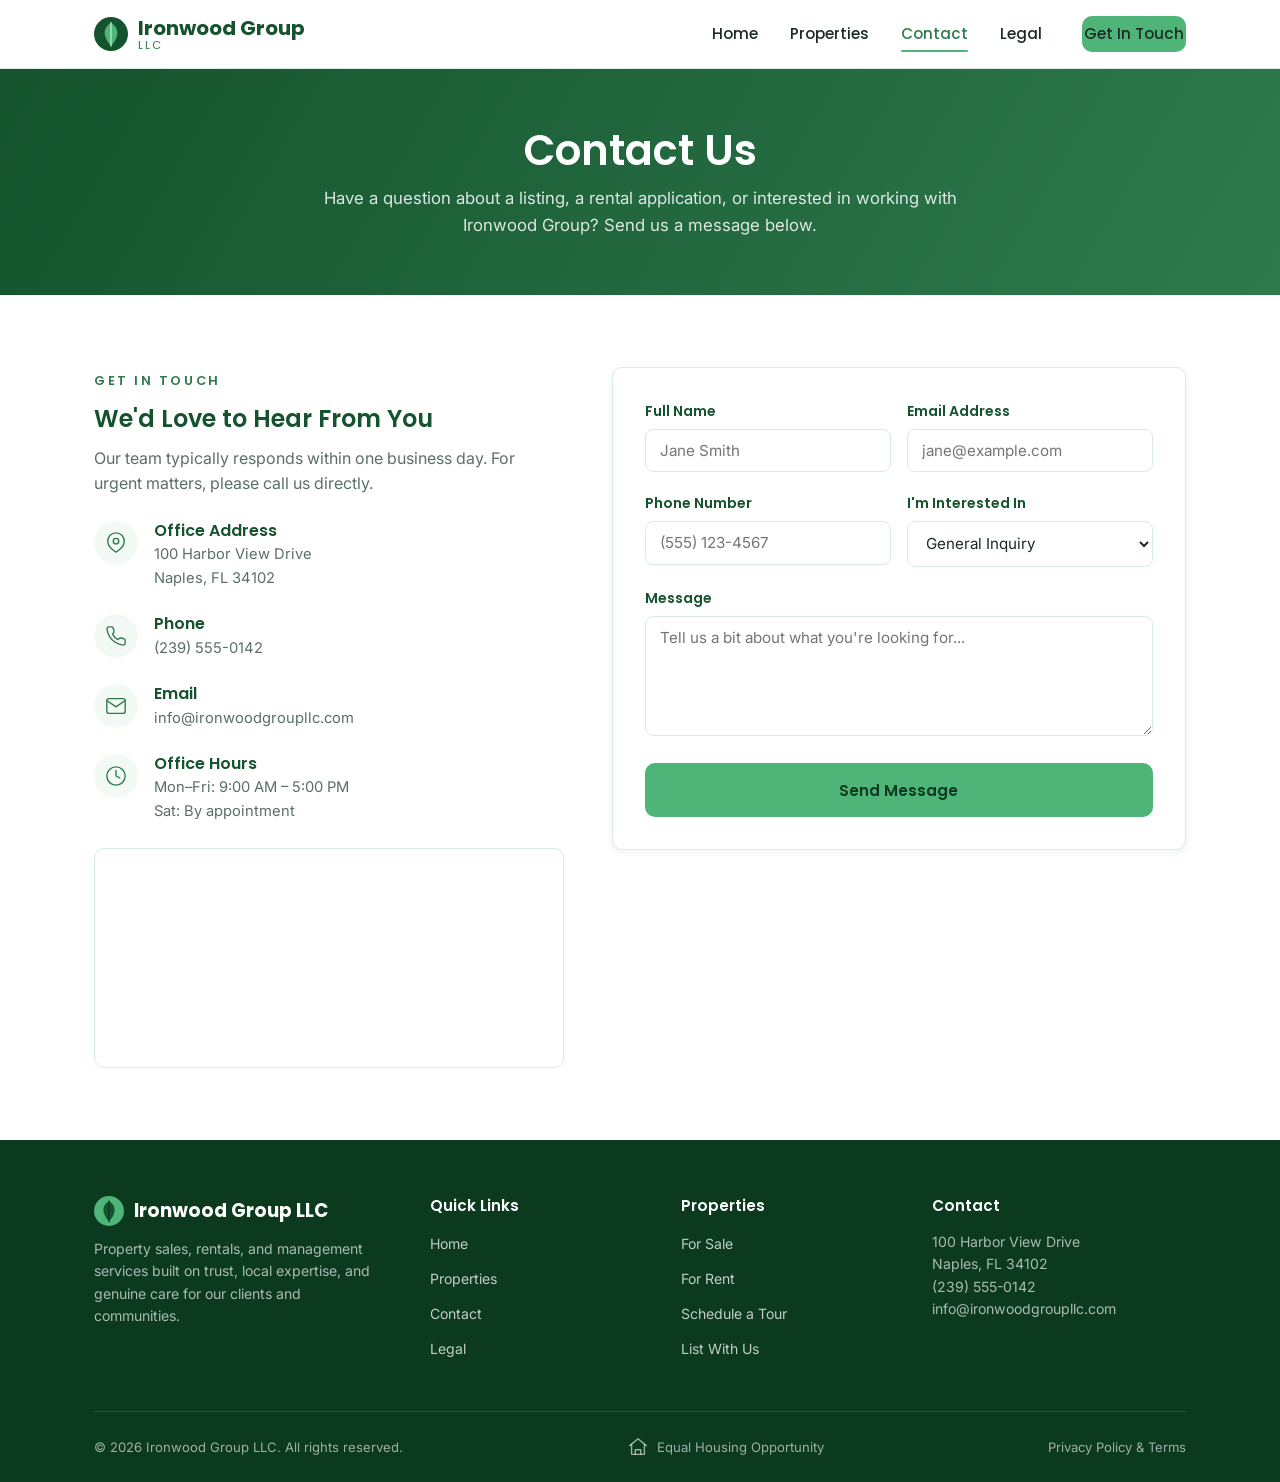
==== contact.html @ 6ced6429 "Add Ironwood Group LLC website with home, properties, contact, and legal pages Static HTML/CSS/JS si" ====
<!DOCTYPE html>
<html lang="en">
<head>
  <meta charset="UTF-8">
  <meta name="viewport" content="width=device-width, initial-scale=1.0">
  <title>Contact | Ironwood Group LLC</title>
  <meta name="description" content="Get in touch with Ironwood Group LLC for property sales, rentals, management, and investment inquiries.">
  <link rel="icon" type="image/svg+xml" href="assets/icons/favicon.svg">
  <link rel="preconnect" href="https://fonts.googleapis.com">
  <link rel="preconnect" href="https://fonts.gstatic.com" crossorigin>
  <link href="https://fonts.googleapis.com/css2?family=Inter:wght@400;500;600;700&family=Poppins:wght@500;600;700&display=swap" rel="stylesheet">
  <link rel="stylesheet" href="css/styles.css">
</head>
<body>

  <!-- Header -->
  <header class="site-header">
    <div class="navbar">
      <a href="index.html" class="logo">
        <svg viewBox="0 0 48 48" xmlns="http://www.w3.org/2000/svg" aria-hidden="true">
          <circle cx="24" cy="24" r="24" fill="#14532d"/>
          <path d="M24 8 C 13 15, 11 26, 24 41 C 37 26, 35 15, 24 8 Z" fill="#4fb477"/>
          <path d="M24 41 L24 8" stroke="#aee6c4" stroke-width="2" stroke-linecap="round"/>
        </svg>
        <span class="logo-text">
          Ironwood Group
          <span class="logo-text-secondary">LLC</span>
        </span>
      </a>
      <ul class="nav-links" id="nav-links">
        <li><a href="index.html">Home</a></li>
        <li><a href="properties.html">Properties</a></li>
        <li><a href="contact.html" class="active">Contact</a></li>
        <li><a href="legal.html">Legal</a></li>
        <li class="nav-cta"><a href="contact.html" class="btn btn-primary btn-small">Get In Touch</a></li>
      </ul>
      <button class="nav-toggle" id="nav-toggle" aria-label="Toggle navigation" aria-expanded="false">
        <span></span><span></span><span></span>
      </button>
    </div>
  </header>

  <!-- Page Banner -->
  <section class="page-banner">
    <div class="container">
      <h1>Contact Us</h1>
      <p>Have a question about a listing, a rental application, or interested in working with Ironwood Group? Send us a message below.</p>
    </div>
  </section>

  <!-- Contact -->
  <section class="section">
    <div class="container">
      <div class="contact-grid">

        <div class="contact-info">
          <span class="eyebrow" style="display:inline-block; font-family: var(--font-heading); font-size:0.8rem; font-weight:600; letter-spacing:0.2em; text-transform:uppercase; color: var(--color-secondary); margin-bottom:0.75rem;">Get In Touch</span>
          <h2>We'd Love to Hear From You</h2>
          <p style="color: var(--color-text-muted); margin-top: 0.75rem;">Our team typically responds within one business day. For urgent matters, please call us directly.</p>

          <div class="contact-info-list">
            <div class="contact-info-item">
              <div class="icon-wrap">
                <svg viewBox="0 0 24 24" fill="none" stroke="currentColor" stroke-width="1.5" stroke-linecap="round" stroke-linejoin="round">
                  <path d="M21 10c0 7-9 12-9 12s-9-5-9-12a9 9 0 1 1 18 0z"/>
                  <circle cx="12" cy="10" r="3"/>
                </svg>
              </div>
              <div>
                <h4>Office Address</h4>
                <p>100 Harbor View Drive<br>Naples, FL 34102</p>
              </div>
            </div>

            <div class="contact-info-item">
              <div class="icon-wrap">
                <svg viewBox="0 0 24 24" fill="none" stroke="currentColor" stroke-width="1.5" stroke-linecap="round" stroke-linejoin="round">
                  <path d="M22 16.92v3a2 2 0 0 1-2.18 2 19.79 19.79 0 0 1-8.63-3.07 19.5 19.5 0 0 1-6-6 19.79 19.79 0 0 1-3.07-8.67A2 2 0 0 1 4.11 2h3a2 2 0 0 1 2 1.72 12.84 12.84 0 0 0 .7 2.81 2 2 0 0 1-.45 2.11L8.09 9.91a16 16 0 0 0 6 6l1.27-1.27a2 2 0 0 1 2.11-.45 12.84 12.84 0 0 0 2.81.7A2 2 0 0 1 22 16.92z"/>
                </svg>
              </div>
              <div>
                <h4>Phone</h4>
                <p><a href="tel:+12395550142">(239) 555-0142</a></p>
              </div>
            </div>

            <div class="contact-info-item">
              <div class="icon-wrap">
                <svg viewBox="0 0 24 24" fill="none" stroke="currentColor" stroke-width="1.5" stroke-linecap="round" stroke-linejoin="round">
                  <rect x="2" y="4" width="20" height="16" rx="2"/>
                  <path d="M22 6l-10 7L2 6"/>
                </svg>
              </div>
              <div>
                <h4>Email</h4>
                <p><a href="mailto:info@ironwoodgroupllc.com">info@ironwoodgroupllc.com</a></p>
              </div>
            </div>

            <div class="contact-info-item">
              <div class="icon-wrap">
                <svg viewBox="0 0 24 24" fill="none" stroke="currentColor" stroke-width="1.5" stroke-linecap="round" stroke-linejoin="round">
                  <circle cx="12" cy="12" r="10"/>
                  <polyline points="12 6 12 12 16 14"/>
                </svg>
              </div>
              <div>
                <h4>Office Hours</h4>
                <p>Mon&ndash;Fri: 9:00 AM &ndash; 5:00 PM<br>Sat: By appointment</p>
              </div>
            </div>
          </div>

          <div class="map-frame">
            <iframe
              src="https://www.google.com/maps?q=Naples,FL&output=embed"
              title="Map showing Ironwood Group LLC office location"
              loading="lazy"
              referrerpolicy="no-referrer-when-downgrade">
            </iframe>
          </div>
        </div>

        <div class="contact-form-wrap">
          <div class="form-card">
            <div class="form-success" id="form-success">
              Thank you for reaching out! Your message has been received and our team will get back to you within one business day.
            </div>
            <form id="contact-form" novalidate>
              <div class="form-row">
                <div class="form-group" id="group-name">
                  <label for="name">Full Name</label>
                  <input type="text" id="name" name="name" placeholder="Jane Smith" required>
                  <span class="form-error">Please enter your name.</span>
                </div>
                <div class="form-group" id="group-email">
                  <label for="email">Email Address</label>
                  <input type="email" id="email" name="email" placeholder="jane@example.com" required>
                  <span class="form-error">Please enter a valid email address.</span>
                </div>
              </div>

              <div class="form-row">
                <div class="form-group" id="group-phone">
                  <label for="phone">Phone Number</label>
                  <input type="tel" id="phone" name="phone" placeholder="(555) 123-4567">
                </div>
                <div class="form-group" id="group-subject">
                  <label for="subject">I'm Interested In</label>
                  <select id="subject" name="subject">
                    <option value="general">General Inquiry</option>
                    <option value="buying">Buying a Property</option>
                    <option value="renting">Renting a Property</option>
                    <option value="selling">Selling / Listing My Property</option>
                    <option value="management">Property Management</option>
                  </select>
                </div>
              </div>

              <div class="form-group" id="group-message">
                <label for="message">Message</label>
                <textarea id="message" name="message" placeholder="Tell us a bit about what you're looking for..." required></textarea>
                <span class="form-error">Please enter a message.</span>
              </div>

              <button type="submit" class="btn btn-primary btn-block">Send Message</button>
            </form>
          </div>
        </div>

      </div>
    </div>
  </section>

  <!-- Footer -->
  <footer class="site-footer">
    <div class="container">
      <div class="footer-grid">
        <div class="footer-col">
          <div class="footer-logo">
            <svg viewBox="0 0 48 48" xmlns="http://www.w3.org/2000/svg" aria-hidden="true">
              <circle cx="24" cy="24" r="24" fill="#4fb477"/>
              <path d="M24 8 C 13 15, 11 26, 24 41 C 37 26, 35 15, 24 8 Z" fill="#14532d"/>
              <path d="M24 41 L24 8" stroke="#0b3a1f" stroke-width="2" stroke-linecap="round"/>
            </svg>
            Ironwood Group LLC
          </div>
          <p>Property sales, rentals, and management services built on trust, local expertise, and genuine care for our clients and communities.</p>
        </div>
        <div class="footer-col">
          <h4>Quick Links</h4>
          <ul>
            <li><a href="index.html">Home</a></li>
            <li><a href="properties.html">Properties</a></li>
            <li><a href="contact.html">Contact</a></li>
            <li><a href="legal.html">Legal</a></li>
          </ul>
        </div>
        <div class="footer-col">
          <h4>Properties</h4>
          <ul>
            <li><a href="properties.html">For Sale</a></li>
            <li><a href="properties.html">For Rent</a></li>
            <li><a href="contact.html">Schedule a Tour</a></li>
            <li><a href="contact.html">List With Us</a></li>
          </ul>
        </div>
        <div class="footer-col">
          <h4>Contact</h4>
          <p>100 Harbor View Drive<br>Naples, FL 34102</p>
          <p>(239) 555-0142</p>
          <p>info@ironwoodgroupllc.com</p>
        </div>
      </div>
      <div class="footer-bottom">
        <p>&copy; 2026 Ironwood Group LLC. All rights reserved.</p>
        <div class="fair-housing">
          <svg viewBox="0 0 24 24" fill="none" stroke="currentColor" stroke-width="1.5" stroke-linecap="round" stroke-linejoin="round" aria-hidden="true">
            <path d="M3 10.5L12 3l9 7.5"/>
            <path d="M5 9.5V20h14V9.5"/>
            <path d="M9 20v-5h6v5"/>
          </svg>
          <span>Equal Housing Opportunity</span>
        </div>
        <a href="legal.html">Privacy Policy &amp; Terms</a>
      </div>
    </div>
  </footer>

  <script src="js/main.js"></script>
</body>
</html>
---- css/styles.css ----
/* ==========================================================================
   Ironwood Group LLC — Site Stylesheet
   ========================================================================== */

:root {
  /* Tropical green, professional palette */
  --color-primary: #14532d;        /* deep forest green */
  --color-primary-dark: #0b3a1f;
  --color-secondary: #2f7a4d;       /* mid tropical green */
  --color-accent: #4fb477;          /* fresh tropical accent */
  --color-accent-light: #aee6c4;
  --color-sand: #d8a45c;            /* warm sand accent for "Rent" badges */
  --color-bg: #ffffff;
  --color-bg-alt: #f3faf6;
  --color-text: #1c2b24;
  --color-text-muted: #5b6f66;
  --color-border: #d9ece2;

  --font-heading: "Poppins", "Segoe UI", Arial, sans-serif;
  --font-body: "Inter", "Segoe UI", Arial, sans-serif;

  --container-width: 1140px;
  --radius: 10px;
  --shadow-sm: 0 2px 8px rgba(20, 83, 45, 0.08);
  --shadow-md: 0 8px 24px rgba(20, 83, 45, 0.12);
  --transition: 0.2s ease;
}

/* ---------- Reset ---------- */
* {
  margin: 0;
  padding: 0;
  box-sizing: border-box;
}

html {
  scroll-behavior: smooth;
}

body {
  font-family: var(--font-body);
  color: var(--color-text);
  background-color: var(--color-bg);
  line-height: 1.6;
  -webkit-font-smoothing: antialiased;
}

img {
  max-width: 100%;
  display: block;
}

a {
  color: var(--color-secondary);
  text-decoration: none;
  transition: color var(--transition);
}

a:hover {
  color: var(--color-accent);
}

ul {
  list-style: none;
}

h1, h2, h3, h4 {
  font-family: var(--font-heading);
  font-weight: 600;
  line-height: 1.25;
  color: var(--color-primary);
}

.container {
  width: 100%;
  max-width: var(--container-width);
  margin: 0 auto;
  padding: 0 24px;
}

/* ---------- Buttons ---------- */
.btn {
  display: inline-block;
  font-family: var(--font-heading);
  font-weight: 600;
  font-size: 0.95rem;
  padding: 0.85rem 1.75rem;
  border-radius: var(--radius);
  border: 2px solid transparent;
  cursor: pointer;
  transition: all var(--transition);
  text-align: center;
}

.btn-primary {
  background-color: var(--color-accent);
  color: var(--color-primary-dark);
}

.btn-primary:hover {
  background-color: var(--color-secondary);
  color: #fff;
}

.btn-outline {
  background-color: transparent;
  border-color: rgba(255, 255, 255, 0.7);
  color: #fff;
}

.btn-outline:hover {
  background-color: rgba(255, 255, 255, 0.15);
  border-color: #fff;
  color: #fff;
}

.btn-dark-outline {
  background-color: transparent;
  border-color: var(--color-primary);
  color: var(--color-primary);
}

.btn-dark-outline:hover {
  background-color: var(--color-primary);
  color: #fff;
}

.btn-small {
  padding: 0.55rem 1.25rem;
  font-size: 0.85rem;
}

.btn-block {
  width: 100%;
}

/* ---------- Header / Navigation ---------- */
.site-header {
  position: sticky;
  top: 0;
  z-index: 100;
  background-color: var(--color-bg);
  border-bottom: 1px solid var(--color-border);
}

.navbar {
  display: flex;
  align-items: center;
  justify-content: space-between;
  padding: 1rem 24px;
  max-width: var(--container-width);
  margin: 0 auto;
}

.logo {
  display: flex;
  align-items: center;
  gap: 0.6rem;
  font-family: var(--font-heading);
  font-weight: 700;
  font-size: 1.25rem;
  color: var(--color-primary);
}

.logo svg {
  width: 34px;
  height: 34px;
  flex-shrink: 0;
}

.logo .logo-text-secondary {
  color: var(--color-secondary);
  font-weight: 400;
  display: block;
  font-size: 0.7rem;
  letter-spacing: 0.18em;
  text-transform: uppercase;
}

.logo-text {
  display: flex;
  flex-direction: column;
  line-height: 1.1;
}

.nav-links {
  display: flex;
  align-items: center;
  gap: 2rem;
}

.nav-links a {
  font-family: var(--font-heading);
  font-weight: 500;
  font-size: 0.95rem;
  color: var(--color-text);
  position: relative;
  padding: 0.25rem 0;
}

.nav-links a:hover,
.nav-links a.active {
  color: var(--color-secondary);
}

.nav-links a.active::after {
  content: "";
  position: absolute;
  left: 0;
  bottom: -4px;
  width: 100%;
  height: 2px;
  background-color: var(--color-accent);
  border-radius: 2px;
}

.nav-cta {
  margin-left: 0.5rem;
}

.nav-toggle {
  display: none;
  flex-direction: column;
  justify-content: center;
  gap: 5px;
  background: none;
  border: none;
  cursor: pointer;
  padding: 8px;
}

.nav-toggle span {
  display: block;
  width: 24px;
  height: 2px;
  background-color: var(--color-primary);
  border-radius: 2px;
  transition: all var(--transition);
}

/* ---------- Hero ---------- */
.hero {
  background: linear-gradient(135deg, var(--color-primary) 0%, var(--color-secondary) 55%, var(--color-accent) 100%);
  color: #fff;
  padding: 5rem 0;
  position: relative;
  overflow: hidden;
}

.hero::before {
  content: "";
  position: absolute;
  inset: 0;
  background-image:
    radial-gradient(circle at 85% 20%, rgba(255, 255, 255, 0.08) 0, transparent 45%),
    radial-gradient(circle at 10% 90%, rgba(255, 255, 255, 0.06) 0, transparent 40%);
}

.hero .container {
  position: relative;
  display: grid;
  grid-template-columns: 1.1fr 0.9fr;
  align-items: center;
  gap: 3rem;
}

.hero-content .eyebrow {
  display: inline-block;
  font-family: var(--font-heading);
  font-size: 0.8rem;
  font-weight: 600;
  letter-spacing: 0.2em;
  text-transform: uppercase;
  color: var(--color-accent-light);
  margin-bottom: 1rem;
}

.hero-content h1 {
  color: #fff;
  font-size: clamp(2.2rem, 4.5vw, 3.4rem);
  margin-bottom: 1.25rem;
}

.hero-content p {
  font-size: 1.1rem;
  color: rgba(255, 255, 255, 0.88);
  max-width: 540px;
  margin-bottom: 2rem;
}

.hero-actions {
  display: flex;
  gap: 1rem;
  flex-wrap: wrap;
}

.hero-art {
  display: flex;
  justify-content: center;
}

.hero-art img {
  max-width: 100%;
  filter: drop-shadow(0 16px 40px rgba(0, 0, 0, 0.25));
}

/* ---------- Page Banner (for inner pages) ---------- */
.page-banner {
  background: linear-gradient(120deg, var(--color-primary) 0%, var(--color-secondary) 100%);
  color: #fff;
  padding: 3.5rem 0;
  text-align: center;
}

.page-banner h1 {
  color: #fff;
  font-size: clamp(1.9rem, 4vw, 2.6rem);
  margin-bottom: 0.5rem;
}

.page-banner p {
  color: rgba(255, 255, 255, 0.85);
  font-size: 1.05rem;
  max-width: 640px;
  margin: 0 auto;
}

/* ---------- Sections ---------- */
.section {
  padding: 4.5rem 0;
}

.section-alt {
  background-color: var(--color-bg-alt);
}

.section-header {
  text-align: center;
  max-width: 680px;
  margin: 0 auto 3rem;
}

.section-header .eyebrow {
  display: inline-block;
  font-family: var(--font-heading);
  font-size: 0.8rem;
  font-weight: 600;
  letter-spacing: 0.2em;
  text-transform: uppercase;
  color: var(--color-secondary);
  margin-bottom: 0.75rem;
}

.section-header h2 {
  font-size: clamp(1.8rem, 3.5vw, 2.4rem);
  margin-bottom: 0.75rem;
}

.section-header p {
  color: var(--color-text-muted);
}

/* ---------- About / Highlights ---------- */
.about-grid {
  display: grid;
  grid-template-columns: 1fr 1fr;
  gap: 3rem;
  align-items: center;
}

.about-grid img {
  border-radius: var(--radius);
  box-shadow: var(--shadow-md);
}

.about-content h2 {
  font-size: clamp(1.8rem, 3.5vw, 2.4rem);
  margin-bottom: 1rem;
}

.about-content p {
  color: var(--color-text-muted);
  margin-bottom: 1rem;
}

.stat-row {
  display: flex;
  gap: 2.5rem;
  margin-top: 2rem;
}

.stat-row .stat-number {
  font-family: var(--font-heading);
  font-size: 2rem;
  font-weight: 700;
  color: var(--color-secondary);
}

.stat-row .stat-label {
  font-size: 0.85rem;
  color: var(--color-text-muted);
  text-transform: uppercase;
  letter-spacing: 0.08em;
}

/* ---------- Service / Feature Cards ---------- */
.cards-grid {
  display: grid;
  grid-template-columns: repeat(4, 1fr);
  gap: 1.75rem;
}

.card {
  background-color: #fff;
  border: 1px solid var(--color-border);
  border-radius: var(--radius);
  padding: 2rem 1.5rem;
  text-align: center;
  transition: transform var(--transition), box-shadow var(--transition);
}

.card:hover {
  transform: translateY(-4px);
  box-shadow: var(--shadow-md);
}

.card .icon-wrap {
  width: 56px;
  height: 56px;
  margin: 0 auto 1.25rem;
  border-radius: 50%;
  background-color: var(--color-bg-alt);
  display: flex;
  align-items: center;
  justify-content: center;
}

.card .icon-wrap svg {
  width: 28px;
  height: 28px;
  stroke: var(--color-secondary);
}

.card h3 {
  font-size: 1.1rem;
  margin-bottom: 0.5rem;
}

.card p {
  color: var(--color-text-muted);
  font-size: 0.92rem;
}

/* ---------- Property Cards ---------- */
.properties-grid {
  display: grid;
  grid-template-columns: repeat(3, 1fr);
  gap: 2rem;
}

.property-card {
  background-color: #fff;
  border: 1px solid var(--color-border);
  border-radius: var(--radius);
  overflow: hidden;
  display: flex;
  flex-direction: column;
  transition: transform var(--transition), box-shadow var(--transition);
}

.property-card:hover {
  transform: translateY(-4px);
  box-shadow: var(--shadow-md);
}

.property-media {
  position: relative;
}

.property-media img {
  width: 100%;
  height: 210px;
  object-fit: cover;
}

.property-badge {
  position: absolute;
  top: 14px;
  left: 14px;
  font-family: var(--font-heading);
  font-size: 0.75rem;
  font-weight: 700;
  text-transform: uppercase;
  letter-spacing: 0.06em;
  padding: 0.35rem 0.8rem;
  border-radius: 999px;
  color: #fff;
}

.badge-sale {
  background-color: var(--color-secondary);
}

.badge-rent {
  background-color: var(--color-sand);
}

.property-body {
  padding: 1.5rem;
  display: flex;
  flex-direction: column;
  gap: 0.6rem;
  flex: 1;
}

.property-price {
  font-family: var(--font-heading);
  font-size: 1.3rem;
  font-weight: 700;
  color: var(--color-primary);
}

.property-price span {
  font-size: 0.85rem;
  font-weight: 500;
  color: var(--color-text-muted);
}

.property-address {
  font-weight: 600;
  font-size: 1rem;
}

.property-location {
  color: var(--color-text-muted);
  font-size: 0.88rem;
}

.property-specs {
  display: flex;
  gap: 1rem;
  font-size: 0.85rem;
  color: var(--color-text-muted);
  margin: 0.25rem 0 0.5rem;
}

.property-specs span {
  display: flex;
  align-items: center;
  gap: 0.35rem;
}

.property-desc {
  font-size: 0.9rem;
  color: var(--color-text-muted);
  flex: 1;
}

.property-footer {
  padding: 0 1.5rem 1.5rem;
}

/* ---------- Filters ---------- */
.filter-bar {
  display: flex;
  justify-content: center;
  gap: 0.75rem;
  margin-bottom: 2.5rem;
  flex-wrap: wrap;
}

.filter-btn {
  font-family: var(--font-heading);
  font-weight: 600;
  font-size: 0.9rem;
  padding: 0.6rem 1.5rem;
  border-radius: 999px;
  border: 1.5px solid var(--color-border);
  background-color: #fff;
  color: var(--color-text);
  cursor: pointer;
  transition: all var(--transition);
}

.filter-btn:hover {
  border-color: var(--color-accent);
  color: var(--color-secondary);
}

.filter-btn.active {
  background-color: var(--color-primary);
  border-color: var(--color-primary);
  color: #fff;
}

/* ---------- CTA Banner ---------- */
.cta-banner {
  background: linear-gradient(120deg, var(--color-primary) 0%, var(--color-secondary) 100%);
  color: #fff;
  text-align: center;
  padding: 3.5rem 0;
}

.cta-banner h2 {
  color: #fff;
  font-size: clamp(1.6rem, 3.5vw, 2.2rem);
  margin-bottom: 0.75rem;
}

.cta-banner p {
  color: rgba(255, 255, 255, 0.85);
  margin-bottom: 1.75rem;
}

/* ---------- Contact Page ---------- */
.contact-grid {
  display: grid;
  grid-template-columns: 0.9fr 1.1fr;
  gap: 3rem;
}

.contact-info-list {
  display: flex;
  flex-direction: column;
  gap: 1.5rem;
  margin-top: 1.5rem;
}

.contact-info-item {
  display: flex;
  gap: 1rem;
  align-items: flex-start;
}

.contact-info-item .icon-wrap {
  width: 44px;
  height: 44px;
  border-radius: 50%;
  background-color: var(--color-bg-alt);
  display: flex;
  align-items: center;
  justify-content: center;
  flex-shrink: 0;
}

.contact-info-item .icon-wrap svg {
  width: 22px;
  height: 22px;
  stroke: var(--color-secondary);
}

.contact-info-item h4 {
  font-size: 1rem;
  margin-bottom: 0.15rem;
}

.contact-info-item p,
.contact-info-item a {
  color: var(--color-text-muted);
  font-size: 0.92rem;
}

.map-frame {
  margin-top: 1.5rem;
  border-radius: var(--radius);
  overflow: hidden;
  border: 1px solid var(--color-border);
  height: 220px;
}

.map-frame iframe {
  width: 100%;
  height: 100%;
  border: 0;
}

/* ---------- Forms ---------- */
.form-card {
  background-color: #fff;
  border: 1px solid var(--color-border);
  border-radius: var(--radius);
  padding: 2rem;
  box-shadow: var(--shadow-sm);
}

.form-row {
  display: grid;
  grid-template-columns: 1fr 1fr;
  gap: 1rem;
}

.form-group {
  margin-bottom: 1.25rem;
}

.form-group label {
  display: block;
  font-family: var(--font-heading);
  font-weight: 600;
  font-size: 0.88rem;
  margin-bottom: 0.4rem;
  color: var(--color-primary);
}

.form-group input,
.form-group select,
.form-group textarea {
  width: 100%;
  padding: 0.7rem 0.9rem;
  border: 1.5px solid var(--color-border);
  border-radius: 8px;
  font-family: var(--font-body);
  font-size: 0.95rem;
  color: var(--color-text);
  background-color: #fff;
  transition: border-color var(--transition);
}

.form-group input:focus,
.form-group select:focus,
.form-group textarea:focus {
  outline: none;
  border-color: var(--color-accent);
}

.form-group textarea {
  resize: vertical;
  min-height: 120px;
}

.form-error {
  color: #b3261e;
  font-size: 0.8rem;
  margin-top: 0.3rem;
  display: none;
}

.form-group.has-error input,
.form-group.has-error select,
.form-group.has-error textarea {
  border-color: #b3261e;
}

.form-group.has-error .form-error {
  display: block;
}

.form-success {
  display: none;
  background-color: var(--color-bg-alt);
  border: 1.5px solid var(--color-accent-light);
  color: var(--color-primary);
  border-radius: 8px;
  padding: 1rem 1.25rem;
  margin-bottom: 1.25rem;
  font-size: 0.92rem;
}

.form-success.show {
  display: block;
}

/* ---------- Legal Page ---------- */
.legal-content {
  max-width: 800px;
  margin: 0 auto;
}

.legal-content h2 {
  margin-top: 2.5rem;
  margin-bottom: 0.75rem;
  font-size: 1.4rem;
}

.legal-content h2:first-child {
  margin-top: 0;
}

.legal-content p,
.legal-content li {
  color: var(--color-text-muted);
  margin-bottom: 0.85rem;
}

.legal-content ul {
  padding-left: 1.4rem;
  list-style: disc;
}

.legal-content .updated-date {
  font-size: 0.85rem;
  color: var(--color-text-muted);
  margin-bottom: 2rem;
  font-style: italic;
}

/* ---------- Footer ---------- */
.site-footer {
  background-color: var(--color-primary-dark);
  color: rgba(255, 255, 255, 0.85);
  padding: 3.5rem 0 1.5rem;
}

.footer-grid {
  display: grid;
  grid-template-columns: 1.4fr 1fr 1fr 1.2fr;
  gap: 2.5rem;
  margin-bottom: 2.5rem;
}

.footer-logo {
  display: flex;
  align-items: center;
  gap: 0.6rem;
  font-family: var(--font-heading);
  font-weight: 700;
  font-size: 1.15rem;
  color: #fff;
  margin-bottom: 0.75rem;
}

.footer-logo svg {
  width: 30px;
  height: 30px;
}

.footer-col h4 {
  color: #fff;
  font-size: 0.95rem;
  margin-bottom: 1rem;
  font-family: var(--font-heading);
}

.footer-col p {
  font-size: 0.88rem;
  color: rgba(255, 255, 255, 0.65);
}

.footer-col ul li {
  margin-bottom: 0.6rem;
}

.footer-col ul li a {
  font-size: 0.88rem;
  color: rgba(255, 255, 255, 0.75);
}

.footer-col ul li a:hover {
  color: var(--color-accent-light);
}

.footer-bottom {
  border-top: 1px solid rgba(255, 255, 255, 0.12);
  padding-top: 1.5rem;
  display: flex;
  justify-content: space-between;
  align-items: center;
  flex-wrap: wrap;
  gap: 1rem;
  font-size: 0.82rem;
  color: rgba(255, 255, 255, 0.6);
}

.footer-bottom a {
  color: rgba(255, 255, 255, 0.6);
}

.footer-bottom a:hover {
  color: var(--color-accent-light);
}

.fair-housing {
  display: flex;
  align-items: center;
  gap: 0.5rem;
}

.fair-housing svg {
  width: 22px;
  height: 22px;
}

/* ---------- Responsive ---------- */
@media (max-width: 980px) {
  .hero .container {
    grid-template-columns: 1fr;
    text-align: center;
  }

  .hero-content p {
    margin-left: auto;
    margin-right: auto;
  }

  .hero-actions {
    justify-content: center;
  }

  .hero-art {
    order: -1;
  }

  .about-grid {
    grid-template-columns: 1fr;
  }

  .about-grid img {
    order: -1;
  }

  .cards-grid {
    grid-template-columns: repeat(2, 1fr);
  }

  .properties-grid {
    grid-template-columns: repeat(2, 1fr);
  }

  .contact-grid {
    grid-template-columns: 1fr;
  }

  .footer-grid {
    grid-template-columns: 1fr 1fr;
  }
}

@media (max-width: 768px) {
  .nav-links {
    position: absolute;
    top: 100%;
    left: 0;
    right: 0;
    background-color: #fff;
    flex-direction: column;
    align-items: flex-start;
    padding: 1.25rem 24px;
    gap: 1.1rem;
    border-bottom: 1px solid var(--color-border);
    box-shadow: var(--shadow-sm);
    transform: translateY(-12px);
    opacity: 0;
    pointer-events: none;
    transition: all var(--transition);
  }

  .nav-links.open {
    transform: translateY(0);
    opacity: 1;
    pointer-events: auto;
  }

  .nav-toggle {
    display: flex;
  }

  .nav-cta {
    margin-left: 0;
  }

  .navbar {
    position: relative;
  }

  .cards-grid {
    grid-template-columns: 1fr;
  }

  .properties-grid {
    grid-template-columns: 1fr;
  }

  .form-row {
    grid-template-columns: 1fr;
  }

  .footer-grid {
    grid-template-columns: 1fr;
    gap: 2rem;
  }

  .stat-row {
    gap: 1.5rem;
    flex-wrap: wrap;
  }
}
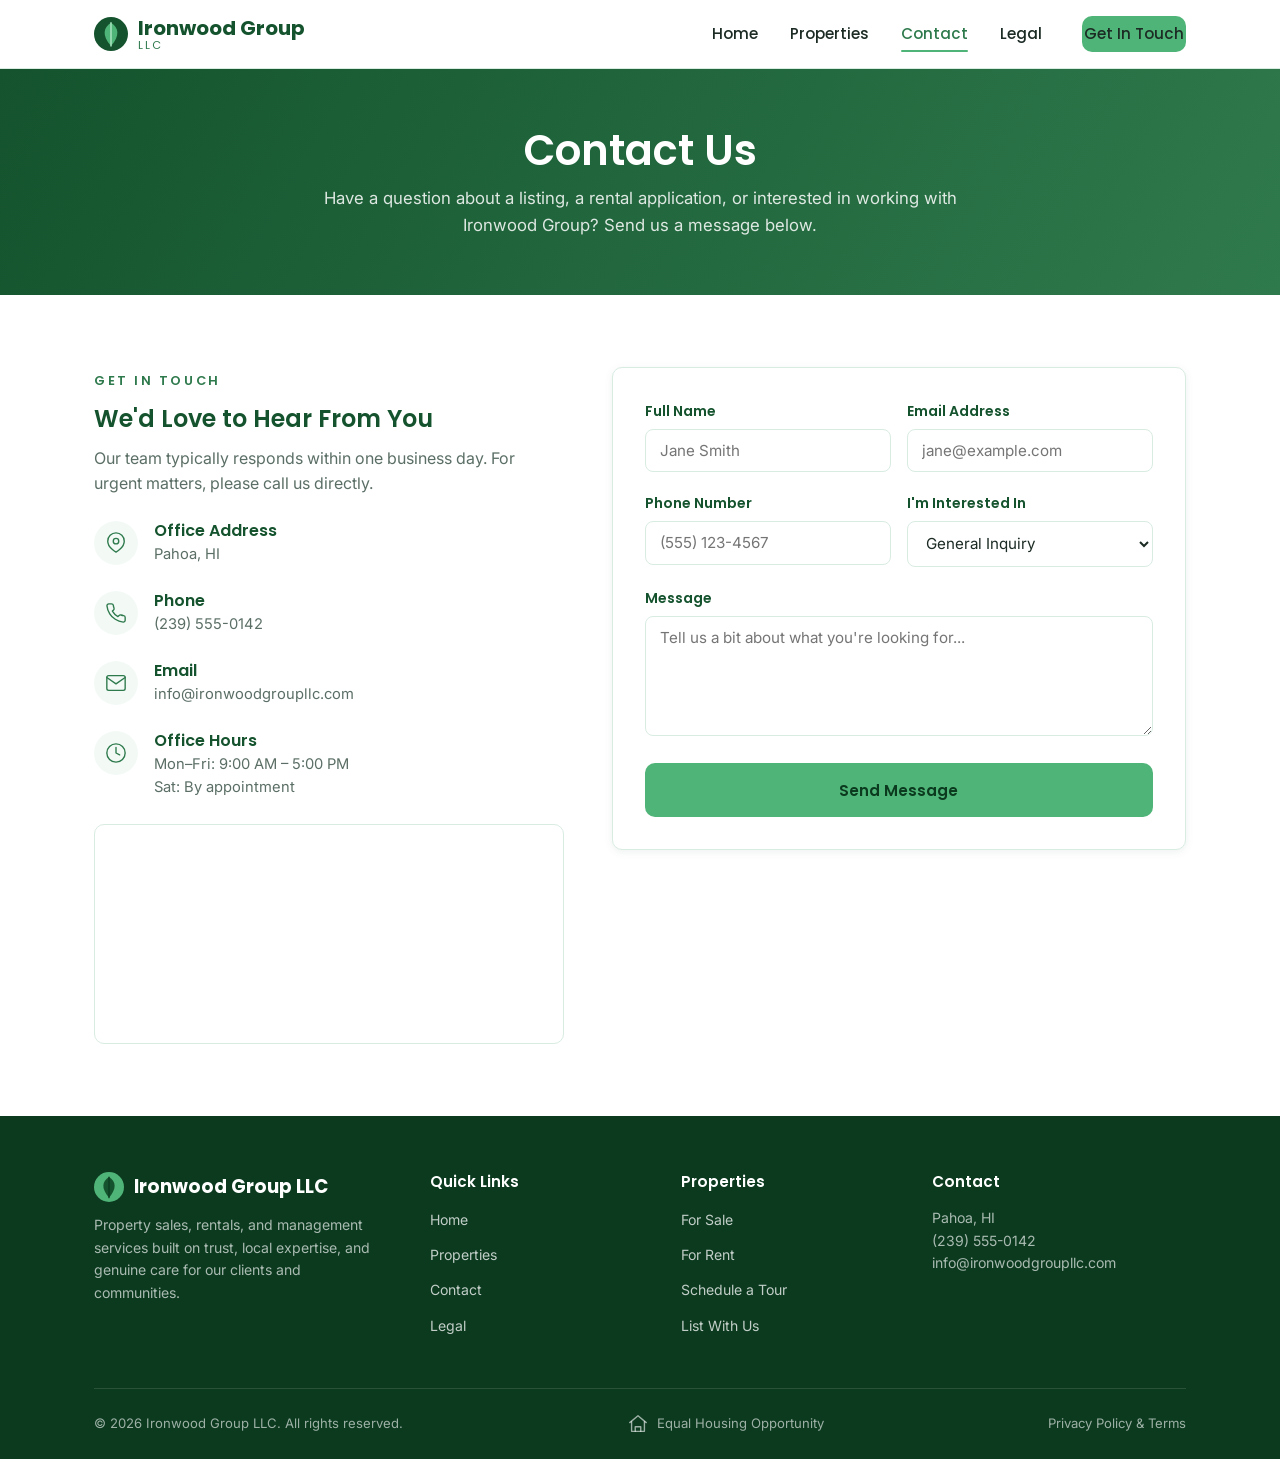
==== commit 8a49f74e: "Update company office address to Pahoa, HI Updates footer and contact info across all pages, the map" ====
--- a/contact.html
+++ b/contact.html
@@ -68,7 +68,7 @@
               </div>
               <div>
                 <h4>Office Address</h4>
-                <p>100 Harbor View Drive<br>Naples, FL 34102</p>
+                <p>Pahoa, HI</p>
               </div>
             </div>
 
@@ -113,7 +113,7 @@
 
           <div class="map-frame">
             <iframe
-              src="https://www.google.com/maps?q=Naples,FL&output=embed"
+              src="https://www.google.com/maps?q=Pahoa,HI&output=embed"
               title="Map showing Ironwood Group LLC office location"
               loading="lazy"
               referrerpolicy="no-referrer-when-downgrade">
@@ -207,7 +207,7 @@
         </div>
         <div class="footer-col">
           <h4>Contact</h4>
-          <p>100 Harbor View Drive<br>Naples, FL 34102</p>
+          <p>Pahoa, HI</p>
           <p>(239) 555-0142</p>
           <p>info@ironwoodgroupllc.com</p>
         </div>
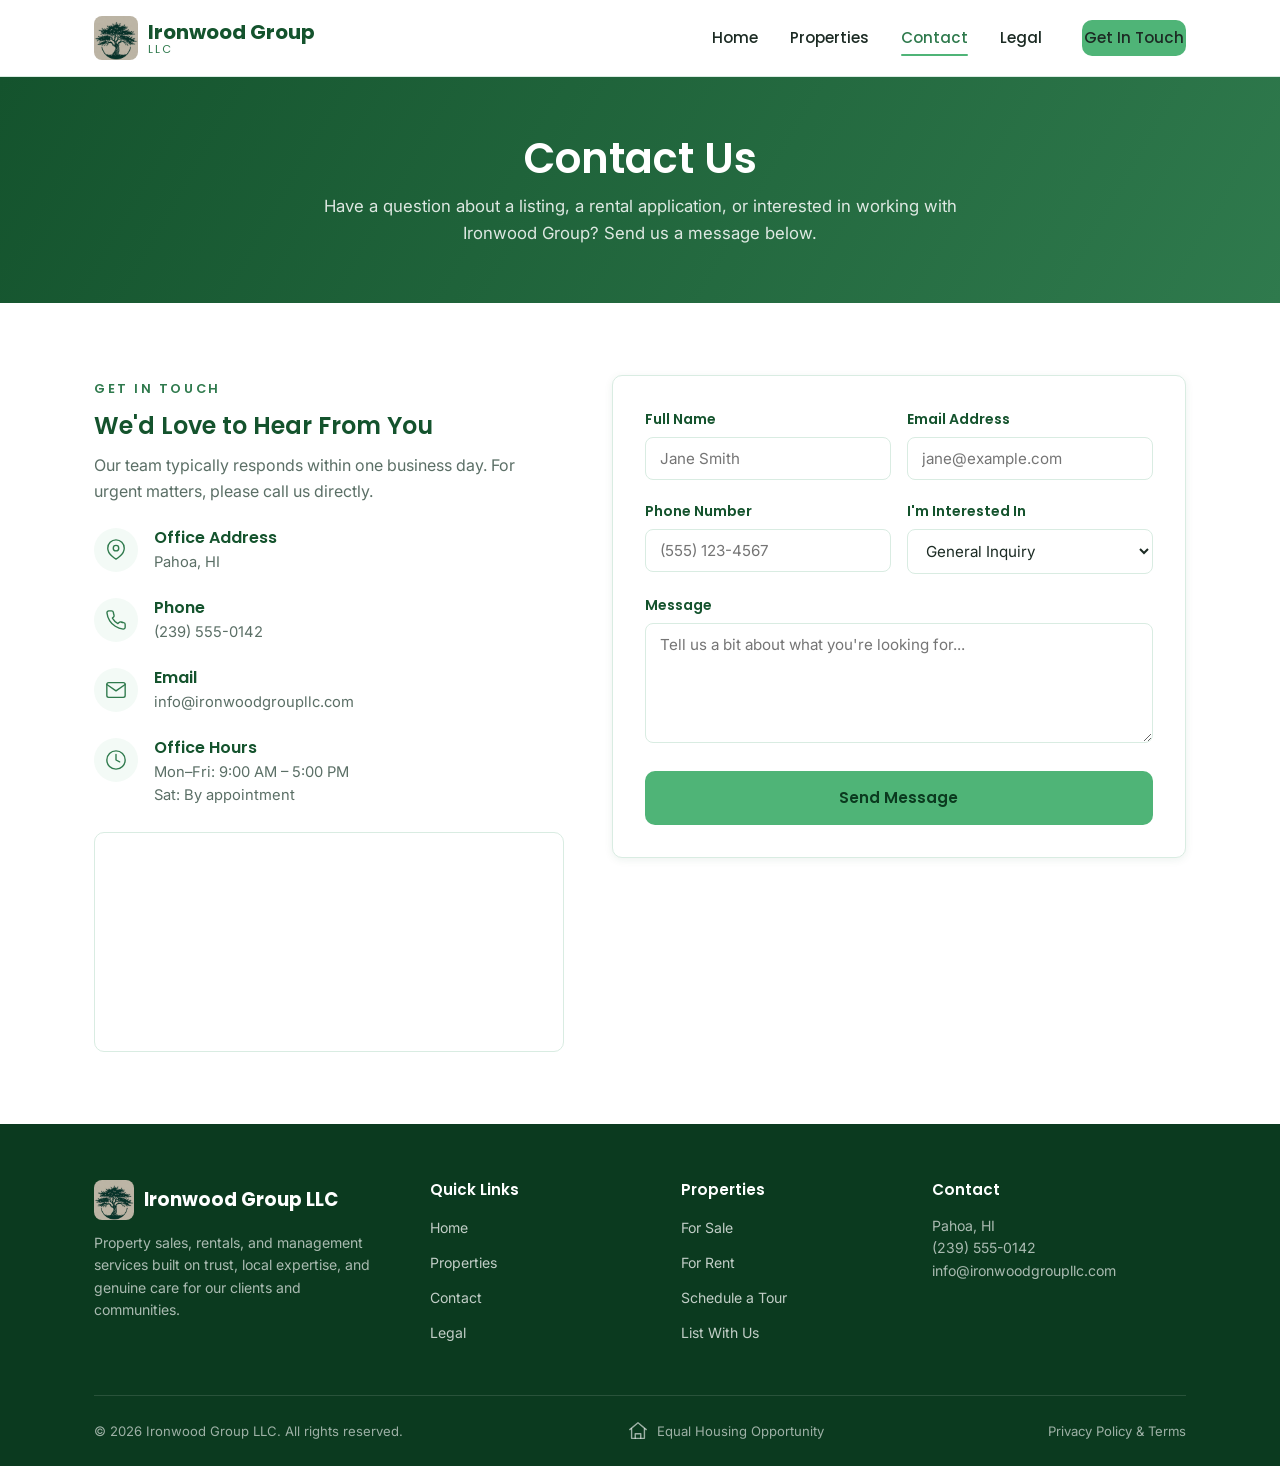
==== commit e1606474: "Replace logo and hero illustration with new tree logo artwork Crops the uploaded logo to an icon (tr" ====
--- a/contact.html
+++ b/contact.html
@@ -17,11 +17,7 @@
   <header class="site-header">
     <div class="navbar">
       <a href="index.html" class="logo">
-        <svg viewBox="0 0 48 48" xmlns="http://www.w3.org/2000/svg" aria-hidden="true">
-          <circle cx="24" cy="24" r="24" fill="#14532d"/>
-          <path d="M24 8 C 13 15, 11 26, 24 41 C 37 26, 35 15, 24 8 Z" fill="#4fb477"/>
-          <path d="M24 41 L24 8" stroke="#aee6c4" stroke-width="2" stroke-linecap="round"/>
-        </svg>
+        <img src="assets/icons/ironwood-logo-icon.png" alt="Ironwood Group LLC logo">
         <span class="logo-text">
           Ironwood Group
           <span class="logo-text-secondary">LLC</span>
@@ -178,11 +174,7 @@
       <div class="footer-grid">
         <div class="footer-col">
           <div class="footer-logo">
-            <svg viewBox="0 0 48 48" xmlns="http://www.w3.org/2000/svg" aria-hidden="true">
-              <circle cx="24" cy="24" r="24" fill="#4fb477"/>
-              <path d="M24 8 C 13 15, 11 26, 24 41 C 37 26, 35 15, 24 8 Z" fill="#14532d"/>
-              <path d="M24 41 L24 8" stroke="#0b3a1f" stroke-width="2" stroke-linecap="round"/>
-            </svg>
+            <img src="assets/icons/ironwood-logo-icon.png" alt="Ironwood Group LLC logo">
             Ironwood Group LLC
           </div>
           <p>Property sales, rentals, and management services built on trust, local expertise, and genuine care for our clients and communities.</p>
--- a/css/styles.css
+++ b/css/styles.css
@@ -162,10 +162,13 @@
   color: var(--color-primary);
 }
 
-.logo svg {
-  width: 34px;
-  height: 34px;
+.logo svg,
+.logo img {
+  width: 44px;
+  height: 44px;
   flex-shrink: 0;
+  border-radius: 8px;
+  object-fit: cover;
 }
 
 .logo .logo-text-secondary {
@@ -301,6 +304,9 @@
 
 .hero-art img {
   max-width: 100%;
+  max-height: 480px;
+  width: auto;
+  border-radius: 16px;
   filter: drop-shadow(0 16px 40px rgba(0, 0, 0, 0.25));
 }
 
@@ -819,9 +825,12 @@
   margin-bottom: 0.75rem;
 }
 
-.footer-logo svg {
-  width: 30px;
-  height: 30px;
+.footer-logo svg,
+.footer-logo img {
+  width: 40px;
+  height: 40px;
+  border-radius: 8px;
+  object-fit: cover;
 }
 
 .footer-col h4 {
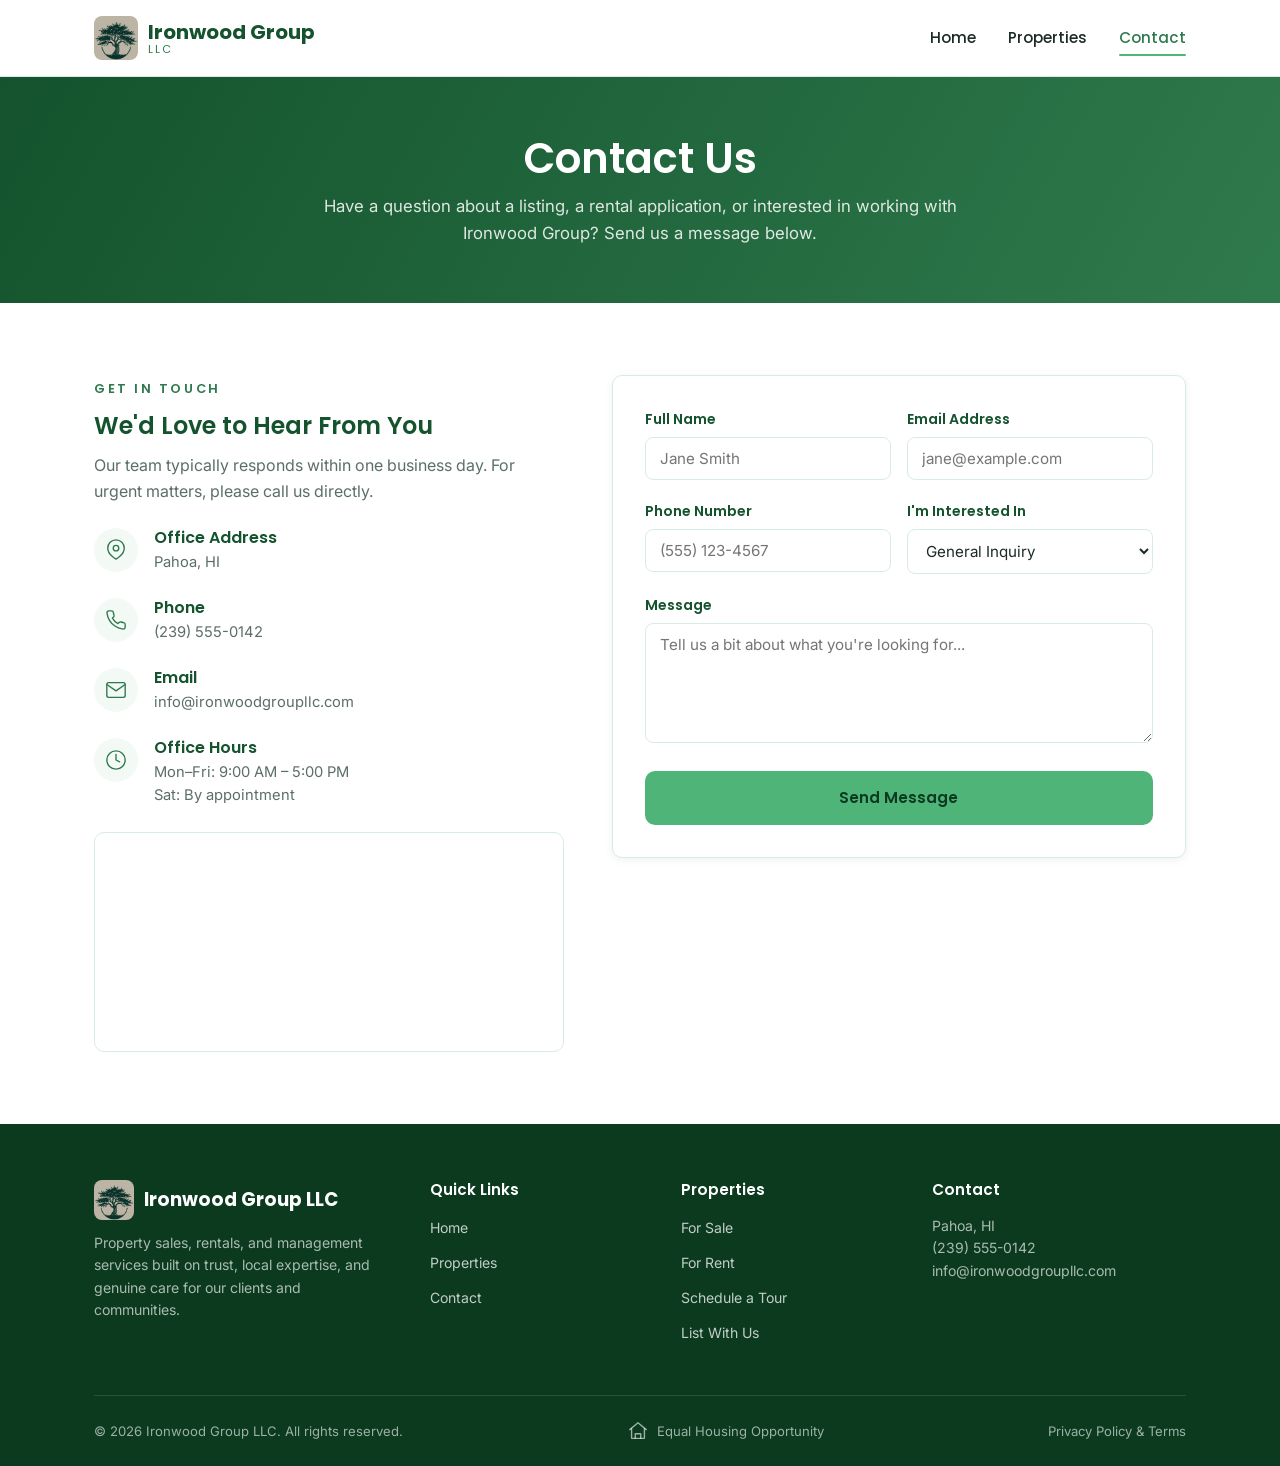
==== commit 4e6bde1d: "Remove Get In Touch nav button and Legal menu item Legal page remains accessible via the footer Priv" ====
--- a/contact.html
+++ b/contact.html
@@ -27,8 +27,6 @@
         <li><a href="index.html">Home</a></li>
         <li><a href="properties.html">Properties</a></li>
         <li><a href="contact.html" class="active">Contact</a></li>
-        <li><a href="legal.html">Legal</a></li>
-        <li class="nav-cta"><a href="contact.html" class="btn btn-primary btn-small">Get In Touch</a></li>
       </ul>
       <button class="nav-toggle" id="nav-toggle" aria-label="Toggle navigation" aria-expanded="false">
         <span></span><span></span><span></span>
@@ -185,7 +183,6 @@
             <li><a href="index.html">Home</a></li>
             <li><a href="properties.html">Properties</a></li>
             <li><a href="contact.html">Contact</a></li>
-            <li><a href="legal.html">Legal</a></li>
           </ul>
         </div>
         <div class="footer-col">
--- a/css/styles.css
+++ b/css/styles.css
@@ -215,10 +215,6 @@
   height: 2px;
   background-color: var(--color-accent);
   border-radius: 2px;
-}
-
-.nav-cta {
-  margin-left: 0.5rem;
 }
 
 .nav-toggle {
@@ -963,10 +959,6 @@
     display: flex;
   }
 
-  .nav-cta {
-    margin-left: 0;
-  }
-
   .navbar {
     position: relative;
   }
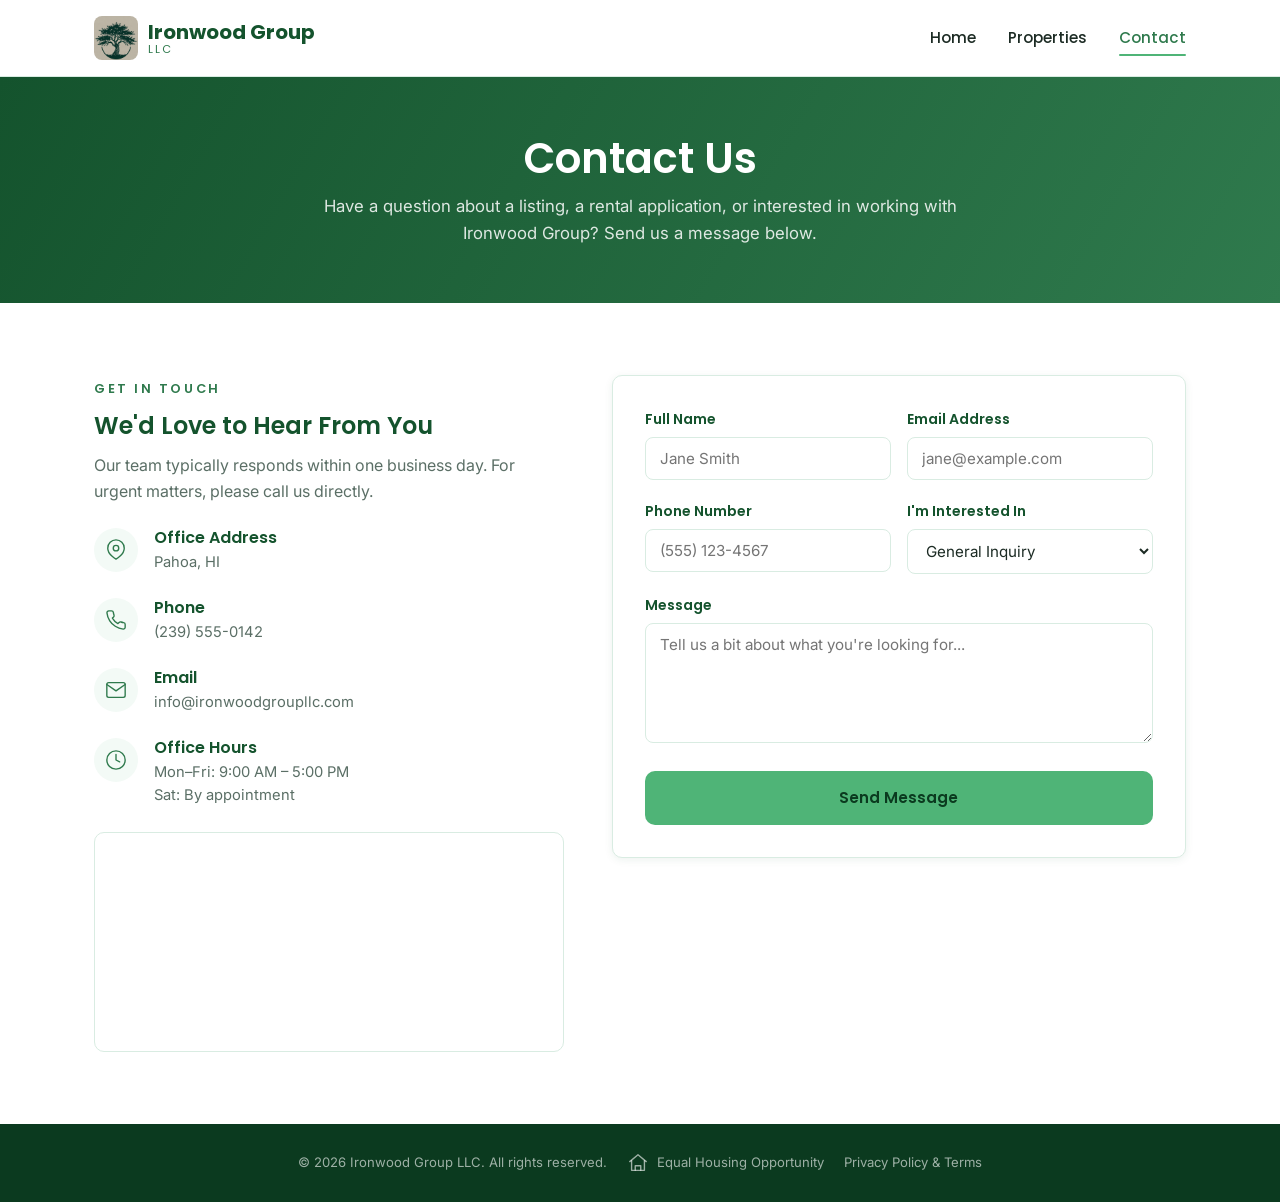
==== commit abb37b35: "Simplify footer to copyright, fair housing notice, and privacy link Replace the multi-column footer " ====
--- a/contact.html
+++ b/contact.html
@@ -169,38 +169,6 @@
   <!-- Footer -->
   <footer class="site-footer">
     <div class="container">
-      <div class="footer-grid">
-        <div class="footer-col">
-          <div class="footer-logo">
-            <img src="assets/icons/ironwood-logo-icon.png" alt="Ironwood Group LLC logo">
-            Ironwood Group LLC
-          </div>
-          <p>Property sales, rentals, and management services built on trust, local expertise, and genuine care for our clients and communities.</p>
-        </div>
-        <div class="footer-col">
-          <h4>Quick Links</h4>
-          <ul>
-            <li><a href="index.html">Home</a></li>
-            <li><a href="properties.html">Properties</a></li>
-            <li><a href="contact.html">Contact</a></li>
-          </ul>
-        </div>
-        <div class="footer-col">
-          <h4>Properties</h4>
-          <ul>
-            <li><a href="properties.html">For Sale</a></li>
-            <li><a href="properties.html">For Rent</a></li>
-            <li><a href="contact.html">Schedule a Tour</a></li>
-            <li><a href="contact.html">List With Us</a></li>
-          </ul>
-        </div>
-        <div class="footer-col">
-          <h4>Contact</h4>
-          <p>Pahoa, HI</p>
-          <p>(239) 555-0142</p>
-          <p>info@ironwoodgroupllc.com</p>
-        </div>
-      </div>
       <div class="footer-bottom">
         <p>&copy; 2026 Ironwood Group LLC. All rights reserved.</p>
         <div class="fair-housing">
--- a/css/styles.css
+++ b/css/styles.css
@@ -241,7 +241,7 @@
 .hero {
   background: linear-gradient(135deg, var(--color-primary) 0%, var(--color-secondary) 55%, var(--color-accent) 100%);
   color: #fff;
-  padding: 5rem 0;
+  padding: 2rem 0 3.5rem;
   position: relative;
   overflow: hidden;
 }
@@ -257,40 +257,10 @@
 
 .hero .container {
   position: relative;
-  display: grid;
-  grid-template-columns: 1.1fr 0.9fr;
+  display: flex;
+  flex-direction: column;
   align-items: center;
-  gap: 3rem;
-}
-
-.hero-content .eyebrow {
-  display: inline-block;
-  font-family: var(--font-heading);
-  font-size: 0.8rem;
-  font-weight: 600;
-  letter-spacing: 0.2em;
-  text-transform: uppercase;
-  color: var(--color-accent-light);
-  margin-bottom: 1rem;
-}
-
-.hero-content h1 {
-  color: #fff;
-  font-size: clamp(2.2rem, 4.5vw, 3.4rem);
-  margin-bottom: 1.25rem;
-}
-
-.hero-content p {
-  font-size: 1.1rem;
-  color: rgba(255, 255, 255, 0.88);
-  max-width: 540px;
-  margin-bottom: 2rem;
-}
-
-.hero-actions {
-  display: flex;
-  gap: 1rem;
-  flex-wrap: wrap;
+  gap: 2rem;
 }
 
 .hero-art {
@@ -362,97 +332,6 @@
   color: var(--color-text-muted);
 }
 
-/* ---------- About / Highlights ---------- */
-.about-grid {
-  display: grid;
-  grid-template-columns: 1fr 1fr;
-  gap: 3rem;
-  align-items: center;
-}
-
-.about-grid img {
-  border-radius: var(--radius);
-  box-shadow: var(--shadow-md);
-}
-
-.about-content h2 {
-  font-size: clamp(1.8rem, 3.5vw, 2.4rem);
-  margin-bottom: 1rem;
-}
-
-.about-content p {
-  color: var(--color-text-muted);
-  margin-bottom: 1rem;
-}
-
-.stat-row {
-  display: flex;
-  gap: 2.5rem;
-  margin-top: 2rem;
-}
-
-.stat-row .stat-number {
-  font-family: var(--font-heading);
-  font-size: 2rem;
-  font-weight: 700;
-  color: var(--color-secondary);
-}
-
-.stat-row .stat-label {
-  font-size: 0.85rem;
-  color: var(--color-text-muted);
-  text-transform: uppercase;
-  letter-spacing: 0.08em;
-}
-
-/* ---------- Service / Feature Cards ---------- */
-.cards-grid {
-  display: grid;
-  grid-template-columns: repeat(4, 1fr);
-  gap: 1.75rem;
-}
-
-.card {
-  background-color: #fff;
-  border: 1px solid var(--color-border);
-  border-radius: var(--radius);
-  padding: 2rem 1.5rem;
-  text-align: center;
-  transition: transform var(--transition), box-shadow var(--transition);
-}
-
-.card:hover {
-  transform: translateY(-4px);
-  box-shadow: var(--shadow-md);
-}
-
-.card .icon-wrap {
-  width: 56px;
-  height: 56px;
-  margin: 0 auto 1.25rem;
-  border-radius: 50%;
-  background-color: var(--color-bg-alt);
-  display: flex;
-  align-items: center;
-  justify-content: center;
-}
-
-.card .icon-wrap svg {
-  width: 28px;
-  height: 28px;
-  stroke: var(--color-secondary);
-}
-
-.card h3 {
-  font-size: 1.1rem;
-  margin-bottom: 0.5rem;
-}
-
-.card p {
-  color: var(--color-text-muted);
-  font-size: 0.92rem;
-}
-
 /* ---------- Property Cards ---------- */
 .properties-grid {
   display: grid;
@@ -560,6 +439,43 @@
 
 .property-footer {
   padding: 0 1.5rem 1.5rem;
+}
+
+/* ---------- Featured Land Listing ---------- */
+.spotlight-card {
+  position: relative;
+  display: block;
+  height: 340px;
+  border-radius: var(--radius);
+  overflow: hidden;
+  margin-bottom: 2.5rem;
+  box-shadow: var(--shadow-md);
+}
+
+.spotlight-card img {
+  width: 100%;
+  height: 100%;
+  object-fit: cover;
+  transition: transform 0.4s ease;
+}
+
+.spotlight-card:hover img {
+  transform: scale(1.05);
+}
+
+.spotlight-overlay {
+  position: absolute;
+  inset: 0;
+  display: flex;
+  align-items: flex-end;
+  padding: 2rem;
+  background: linear-gradient(180deg, rgba(11, 58, 31, 0) 45%, rgba(11, 58, 31, 0.78) 100%);
+}
+
+.spotlight-overlay h2 {
+  color: #fff;
+  font-size: clamp(1.6rem, 4vw, 2.6rem);
+  margin: 0;
 }
 
 /* ---------- Filters ---------- */
@@ -796,72 +712,80 @@
   font-style: italic;
 }
 
+/* ---------- Listing Detail ---------- */
+.listing-detail {
+  display: grid;
+  grid-template-columns: 1.3fr 1fr;
+  gap: 3rem;
+}
+
+.listing-gallery img {
+  width: 100%;
+  border-radius: var(--radius);
+  margin-bottom: 1.25rem;
+  box-shadow: var(--shadow-sm);
+}
+
+.listing-gallery .gallery-caption {
+  display: block;
+  font-size: 0.85rem;
+  color: var(--color-text-muted);
+  margin: -0.75rem 0 1.25rem;
+}
+
+.listing-info .listing-location {
+  color: var(--color-text-muted);
+  margin-bottom: 1.25rem;
+}
+
+.listing-facts {
+  display: grid;
+  grid-template-columns: 1fr 1fr;
+  gap: 0.85rem 1.5rem;
+  margin: 1.25rem 0 1.5rem;
+  padding: 1.25rem;
+  background-color: var(--color-bg-alt);
+  border-radius: var(--radius);
+}
+
+.listing-facts dt {
+  font-size: 0.78rem;
+  text-transform: uppercase;
+  letter-spacing: 0.06em;
+  color: var(--color-text-muted);
+}
+
+.listing-facts dd {
+  font-family: var(--font-heading);
+  font-weight: 600;
+  margin-top: 0.15rem;
+}
+
+.listing-info p {
+  color: var(--color-text-muted);
+  margin-bottom: 1rem;
+}
+
+.listing-actions {
+  display: flex;
+  flex-direction: column;
+  gap: 0.75rem;
+  margin-top: 1.5rem;
+}
+
 /* ---------- Footer ---------- */
 .site-footer {
   background-color: var(--color-primary-dark);
   color: rgba(255, 255, 255, 0.85);
-  padding: 3.5rem 0 1.5rem;
-}
-
-.footer-grid {
-  display: grid;
-  grid-template-columns: 1.4fr 1fr 1fr 1.2fr;
-  gap: 2.5rem;
-  margin-bottom: 2.5rem;
-}
-
-.footer-logo {
-  display: flex;
-  align-items: center;
-  gap: 0.6rem;
-  font-family: var(--font-heading);
-  font-weight: 700;
-  font-size: 1.15rem;
-  color: #fff;
-  margin-bottom: 0.75rem;
-}
-
-.footer-logo svg,
-.footer-logo img {
-  width: 40px;
-  height: 40px;
-  border-radius: 8px;
-  object-fit: cover;
-}
-
-.footer-col h4 {
-  color: #fff;
-  font-size: 0.95rem;
-  margin-bottom: 1rem;
-  font-family: var(--font-heading);
-}
-
-.footer-col p {
-  font-size: 0.88rem;
-  color: rgba(255, 255, 255, 0.65);
-}
-
-.footer-col ul li {
-  margin-bottom: 0.6rem;
-}
-
-.footer-col ul li a {
-  font-size: 0.88rem;
-  color: rgba(255, 255, 255, 0.75);
-}
-
-.footer-col ul li a:hover {
-  color: var(--color-accent-light);
+  padding: 1.75rem 0;
 }
 
 .footer-bottom {
-  border-top: 1px solid rgba(255, 255, 255, 0.12);
-  padding-top: 1.5rem;
-  display: flex;
-  justify-content: space-between;
+  display: flex;
+  justify-content: center;
   align-items: center;
   flex-wrap: wrap;
-  gap: 1rem;
+  gap: 1.25rem;
   font-size: 0.82rem;
   color: rgba(255, 255, 255, 0.6);
 }
@@ -887,36 +811,6 @@
 
 /* ---------- Responsive ---------- */
 @media (max-width: 980px) {
-  .hero .container {
-    grid-template-columns: 1fr;
-    text-align: center;
-  }
-
-  .hero-content p {
-    margin-left: auto;
-    margin-right: auto;
-  }
-
-  .hero-actions {
-    justify-content: center;
-  }
-
-  .hero-art {
-    order: -1;
-  }
-
-  .about-grid {
-    grid-template-columns: 1fr;
-  }
-
-  .about-grid img {
-    order: -1;
-  }
-
-  .cards-grid {
-    grid-template-columns: repeat(2, 1fr);
-  }
-
   .properties-grid {
     grid-template-columns: repeat(2, 1fr);
   }
@@ -925,8 +819,8 @@
     grid-template-columns: 1fr;
   }
 
-  .footer-grid {
-    grid-template-columns: 1fr 1fr;
+  .listing-detail {
+    grid-template-columns: 1fr;
   }
 }
 
@@ -963,25 +857,19 @@
     position: relative;
   }
 
-  .cards-grid {
-    grid-template-columns: 1fr;
-  }
-
   .properties-grid {
     grid-template-columns: 1fr;
   }
 
+  .spotlight-card {
+    height: 240px;
+  }
+
+  .listing-facts {
+    grid-template-columns: 1fr;
+  }
+
   .form-row {
     grid-template-columns: 1fr;
   }
-
-  .footer-grid {
-    grid-template-columns: 1fr;
-    gap: 2rem;
-  }
-
-  .stat-row {
-    gap: 1.5rem;
-    flex-wrap: wrap;
-  }
-}
+}
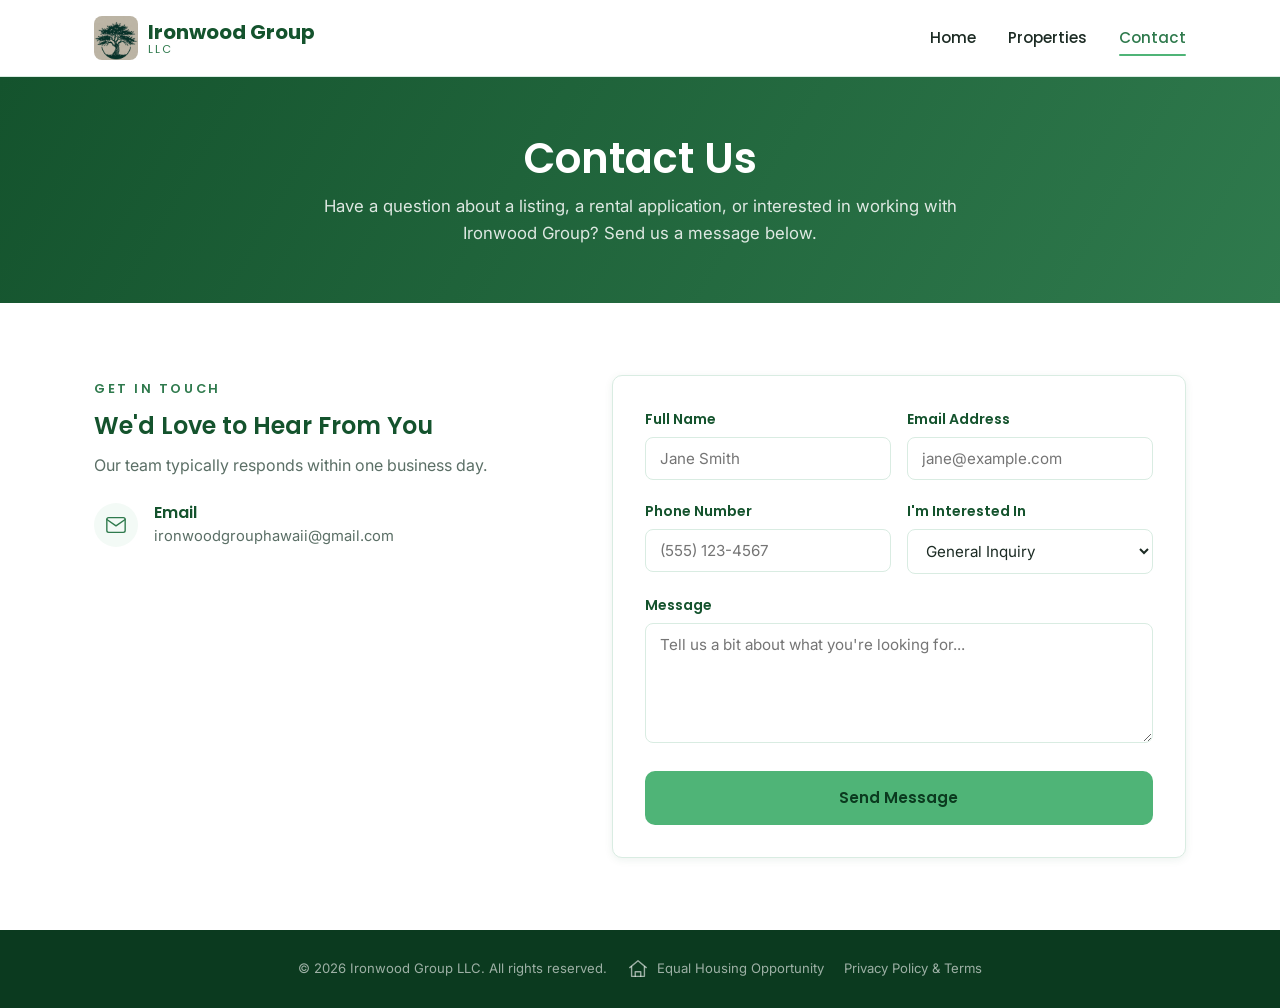
==== commit 30b5fd64: "Update contact info and tax deed/property-removal terms - Trim contact page to email only (remove ad" ====
--- a/contact.html
+++ b/contact.html
@@ -50,34 +50,9 @@
         <div class="contact-info">
           <span class="eyebrow" style="display:inline-block; font-family: var(--font-heading); font-size:0.8rem; font-weight:600; letter-spacing:0.2em; text-transform:uppercase; color: var(--color-secondary); margin-bottom:0.75rem;">Get In Touch</span>
           <h2>We'd Love to Hear From You</h2>
-          <p style="color: var(--color-text-muted); margin-top: 0.75rem;">Our team typically responds within one business day. For urgent matters, please call us directly.</p>
+          <p style="color: var(--color-text-muted); margin-top: 0.75rem;">Our team typically responds within one business day.</p>
 
           <div class="contact-info-list">
-            <div class="contact-info-item">
-              <div class="icon-wrap">
-                <svg viewBox="0 0 24 24" fill="none" stroke="currentColor" stroke-width="1.5" stroke-linecap="round" stroke-linejoin="round">
-                  <path d="M21 10c0 7-9 12-9 12s-9-5-9-12a9 9 0 1 1 18 0z"/>
-                  <circle cx="12" cy="10" r="3"/>
-                </svg>
-              </div>
-              <div>
-                <h4>Office Address</h4>
-                <p>Pahoa, HI</p>
-              </div>
-            </div>
-
-            <div class="contact-info-item">
-              <div class="icon-wrap">
-                <svg viewBox="0 0 24 24" fill="none" stroke="currentColor" stroke-width="1.5" stroke-linecap="round" stroke-linejoin="round">
-                  <path d="M22 16.92v3a2 2 0 0 1-2.18 2 19.79 19.79 0 0 1-8.63-3.07 19.5 19.5 0 0 1-6-6 19.79 19.79 0 0 1-3.07-8.67A2 2 0 0 1 4.11 2h3a2 2 0 0 1 2 1.72 12.84 12.84 0 0 0 .7 2.81 2 2 0 0 1-.45 2.11L8.09 9.91a16 16 0 0 0 6 6l1.27-1.27a2 2 0 0 1 2.11-.45 12.84 12.84 0 0 0 2.81.7A2 2 0 0 1 22 16.92z"/>
-                </svg>
-              </div>
-              <div>
-                <h4>Phone</h4>
-                <p><a href="tel:+12395550142">(239) 555-0142</a></p>
-              </div>
-            </div>
-
             <div class="contact-info-item">
               <div class="icon-wrap">
                 <svg viewBox="0 0 24 24" fill="none" stroke="currentColor" stroke-width="1.5" stroke-linecap="round" stroke-linejoin="round">
@@ -87,31 +62,9 @@
               </div>
               <div>
                 <h4>Email</h4>
-                <p><a href="mailto:info@ironwoodgroupllc.com">info@ironwoodgroupllc.com</a></p>
+                <p><a href="mailto:ironwoodgrouphawaii@gmail.com">ironwoodgrouphawaii@gmail.com</a></p>
               </div>
             </div>
-
-            <div class="contact-info-item">
-              <div class="icon-wrap">
-                <svg viewBox="0 0 24 24" fill="none" stroke="currentColor" stroke-width="1.5" stroke-linecap="round" stroke-linejoin="round">
-                  <circle cx="12" cy="12" r="10"/>
-                  <polyline points="12 6 12 12 16 14"/>
-                </svg>
-              </div>
-              <div>
-                <h4>Office Hours</h4>
-                <p>Mon&ndash;Fri: 9:00 AM &ndash; 5:00 PM<br>Sat: By appointment</p>
-              </div>
-            </div>
-          </div>
-
-          <div class="map-frame">
-            <iframe
-              src="https://www.google.com/maps?q=Pahoa,HI&output=embed"
-              title="Map showing Ironwood Group LLC office location"
-              loading="lazy"
-              referrerpolicy="no-referrer-when-downgrade">
-            </iframe>
           </div>
         </div>
 
--- a/css/styles.css
+++ b/css/styles.css
@@ -511,25 +511,6 @@
   color: #fff;
 }
 
-/* ---------- CTA Banner ---------- */
-.cta-banner {
-  background: linear-gradient(120deg, var(--color-primary) 0%, var(--color-secondary) 100%);
-  color: #fff;
-  text-align: center;
-  padding: 3.5rem 0;
-}
-
-.cta-banner h2 {
-  color: #fff;
-  font-size: clamp(1.6rem, 3.5vw, 2.2rem);
-  margin-bottom: 0.75rem;
-}
-
-.cta-banner p {
-  color: rgba(255, 255, 255, 0.85);
-  margin-bottom: 1.75rem;
-}
-
 /* ---------- Contact Page ---------- */
 .contact-grid {
   display: grid;
@@ -576,20 +557,6 @@
 .contact-info-item a {
   color: var(--color-text-muted);
   font-size: 0.92rem;
-}
-
-.map-frame {
-  margin-top: 1.5rem;
-  border-radius: var(--radius);
-  overflow: hidden;
-  border: 1px solid var(--color-border);
-  height: 220px;
-}
-
-.map-frame iframe {
-  width: 100%;
-  height: 100%;
-  border: 0;
 }
 
 /* ---------- Forms ---------- */
@@ -738,6 +705,46 @@
   margin-bottom: 1.25rem;
 }
 
+.price-highlight {
+  display: flex;
+  flex-wrap: wrap;
+  gap: 1rem;
+  margin-bottom: 1.5rem;
+}
+
+.price-highlight-item {
+  flex: 1;
+  min-width: 130px;
+  text-align: center;
+  background-color: var(--color-bg-alt);
+  border: 1px solid var(--color-border);
+  border-radius: var(--radius);
+  padding: 1rem 1.25rem;
+}
+
+.price-highlight-value {
+  display: block;
+  font-family: var(--font-heading);
+  font-size: 1.75rem;
+  font-weight: 700;
+  color: var(--color-primary);
+}
+
+.price-highlight-value small {
+  font-size: 1rem;
+  font-weight: 600;
+  color: var(--color-text-muted);
+}
+
+.price-highlight-label {
+  display: block;
+  font-size: 0.8rem;
+  text-transform: uppercase;
+  letter-spacing: 0.06em;
+  color: var(--color-text-muted);
+  margin-top: 0.35rem;
+}
+
 .listing-facts {
   display: grid;
   grid-template-columns: 1fr 1fr;
@@ -807,6 +814,94 @@
 .fair-housing svg {
   width: 22px;
   height: 22px;
+}
+
+/* ---------- Modal ---------- */
+.modal {
+  width: min(640px, 92vw);
+  max-height: 85vh;
+  padding: 0;
+  border: none;
+  border-radius: var(--radius);
+  box-shadow: var(--shadow-md);
+}
+
+.modal::backdrop {
+  background-color: rgba(11, 58, 31, 0.55);
+}
+
+.modal-content {
+  position: relative;
+  padding: 2.5rem 2rem 2rem;
+  max-height: 85vh;
+  overflow-y: auto;
+}
+
+.modal-content h2 {
+  font-size: 1.5rem;
+  margin-bottom: 0.5rem;
+}
+
+.modal-content h3 {
+  font-family: var(--font-heading);
+  font-size: 1.05rem;
+  color: var(--color-primary);
+  margin-top: 1.5rem;
+  margin-bottom: 0.5rem;
+}
+
+.modal-content p {
+  color: var(--color-text-muted);
+  line-height: 1.6;
+  margin-bottom: 0.85rem;
+}
+
+.modal-content ul {
+  margin: 0 0 0.85rem 1.25rem;
+  color: var(--color-text-muted);
+  line-height: 1.6;
+}
+
+.modal-content li {
+  margin-bottom: 0.5rem;
+}
+
+.modal-notice {
+  display: inline-block;
+  font-weight: 600;
+  color: var(--color-sand);
+  margin-bottom: 1rem;
+}
+
+.modal-close {
+  position: absolute;
+  top: 1rem;
+  right: 1rem;
+  width: 36px;
+  height: 36px;
+  display: flex;
+  align-items: center;
+  justify-content: center;
+  border: none;
+  border-radius: 50%;
+  background-color: var(--color-bg-alt);
+  color: var(--color-text);
+  font-size: 1.5rem;
+  line-height: 1;
+  cursor: pointer;
+  transition: var(--transition);
+}
+
+.modal-close:hover {
+  background-color: var(--color-border);
+}
+
+.modal-footnote {
+  font-size: 0.85rem;
+  color: var(--color-text-muted);
+  border-top: 1px solid var(--color-border);
+  margin-top: 1.5rem;
+  padding-top: 1rem;
 }
 
 /* ---------- Responsive ---------- */
@@ -872,4 +967,8 @@
   .form-row {
     grid-template-columns: 1fr;
   }
-}
+
+  .modal-content {
+    padding: 2.25rem 1.25rem 1.5rem;
+  }
+}
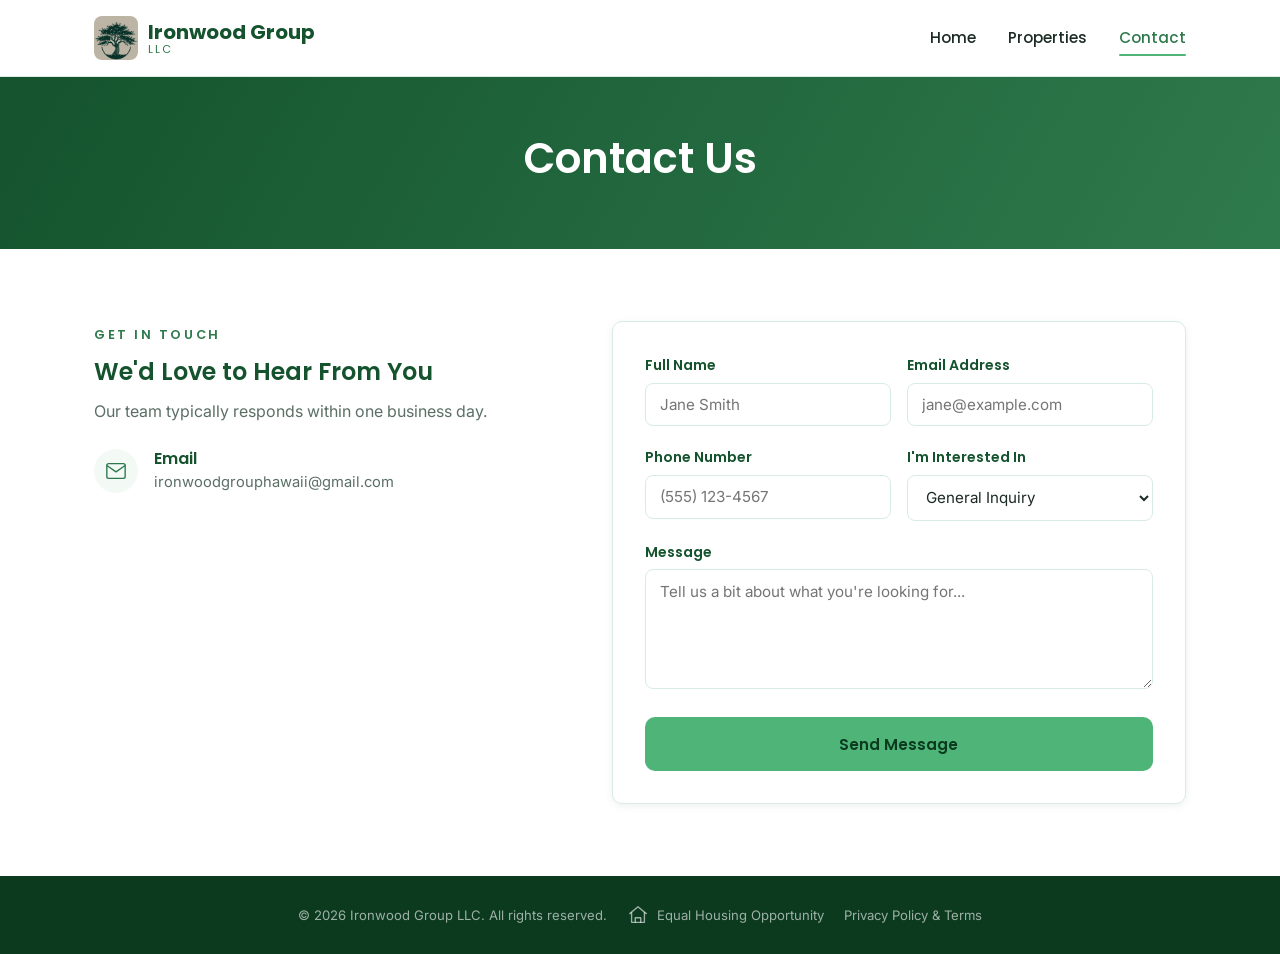
==== commit f567659a: "Remove subtext from Contact page banner Heading goes straight into the contact section, matching the" ====
--- a/contact.html
+++ b/contact.html
@@ -38,7 +38,6 @@
   <section class="page-banner">
     <div class="container">
       <h1>Contact Us</h1>
-      <p>Have a question about a listing, a rental application, or interested in working with Ironwood Group? Send us a message below.</p>
     </div>
   </section>
 
--- a/css/styles.css
+++ b/css/styles.css
@@ -332,115 +332,6 @@
   color: var(--color-text-muted);
 }
 
-/* ---------- Property Cards ---------- */
-.properties-grid {
-  display: grid;
-  grid-template-columns: repeat(3, 1fr);
-  gap: 2rem;
-}
-
-.property-card {
-  background-color: #fff;
-  border: 1px solid var(--color-border);
-  border-radius: var(--radius);
-  overflow: hidden;
-  display: flex;
-  flex-direction: column;
-  transition: transform var(--transition), box-shadow var(--transition);
-}
-
-.property-card:hover {
-  transform: translateY(-4px);
-  box-shadow: var(--shadow-md);
-}
-
-.property-media {
-  position: relative;
-}
-
-.property-media img {
-  width: 100%;
-  height: 210px;
-  object-fit: cover;
-}
-
-.property-badge {
-  position: absolute;
-  top: 14px;
-  left: 14px;
-  font-family: var(--font-heading);
-  font-size: 0.75rem;
-  font-weight: 700;
-  text-transform: uppercase;
-  letter-spacing: 0.06em;
-  padding: 0.35rem 0.8rem;
-  border-radius: 999px;
-  color: #fff;
-}
-
-.badge-sale {
-  background-color: var(--color-secondary);
-}
-
-.badge-rent {
-  background-color: var(--color-sand);
-}
-
-.property-body {
-  padding: 1.5rem;
-  display: flex;
-  flex-direction: column;
-  gap: 0.6rem;
-  flex: 1;
-}
-
-.property-price {
-  font-family: var(--font-heading);
-  font-size: 1.3rem;
-  font-weight: 700;
-  color: var(--color-primary);
-}
-
-.property-price span {
-  font-size: 0.85rem;
-  font-weight: 500;
-  color: var(--color-text-muted);
-}
-
-.property-address {
-  font-weight: 600;
-  font-size: 1rem;
-}
-
-.property-location {
-  color: var(--color-text-muted);
-  font-size: 0.88rem;
-}
-
-.property-specs {
-  display: flex;
-  gap: 1rem;
-  font-size: 0.85rem;
-  color: var(--color-text-muted);
-  margin: 0.25rem 0 0.5rem;
-}
-
-.property-specs span {
-  display: flex;
-  align-items: center;
-  gap: 0.35rem;
-}
-
-.property-desc {
-  font-size: 0.9rem;
-  color: var(--color-text-muted);
-  flex: 1;
-}
-
-.property-footer {
-  padding: 0 1.5rem 1.5rem;
-}
-
 /* ---------- Featured Land Listing ---------- */
 .spotlight-card {
   position: relative;
@@ -476,39 +367,6 @@
   color: #fff;
   font-size: clamp(1.6rem, 4vw, 2.6rem);
   margin: 0;
-}
-
-/* ---------- Filters ---------- */
-.filter-bar {
-  display: flex;
-  justify-content: center;
-  gap: 0.75rem;
-  margin-bottom: 2.5rem;
-  flex-wrap: wrap;
-}
-
-.filter-btn {
-  font-family: var(--font-heading);
-  font-weight: 600;
-  font-size: 0.9rem;
-  padding: 0.6rem 1.5rem;
-  border-radius: 999px;
-  border: 1.5px solid var(--color-border);
-  background-color: #fff;
-  color: var(--color-text);
-  cursor: pointer;
-  transition: all var(--transition);
-}
-
-.filter-btn:hover {
-  border-color: var(--color-accent);
-  color: var(--color-secondary);
-}
-
-.filter-btn.active {
-  background-color: var(--color-primary);
-  border-color: var(--color-primary);
-  color: #fff;
 }
 
 /* ---------- Contact Page ---------- */
@@ -906,10 +764,6 @@
 
 /* ---------- Responsive ---------- */
 @media (max-width: 980px) {
-  .properties-grid {
-    grid-template-columns: repeat(2, 1fr);
-  }
-
   .contact-grid {
     grid-template-columns: 1fr;
   }
@@ -952,10 +806,6 @@
     position: relative;
   }
 
-  .properties-grid {
-    grid-template-columns: 1fr;
-  }
-
   .spotlight-card {
     height: 240px;
   }
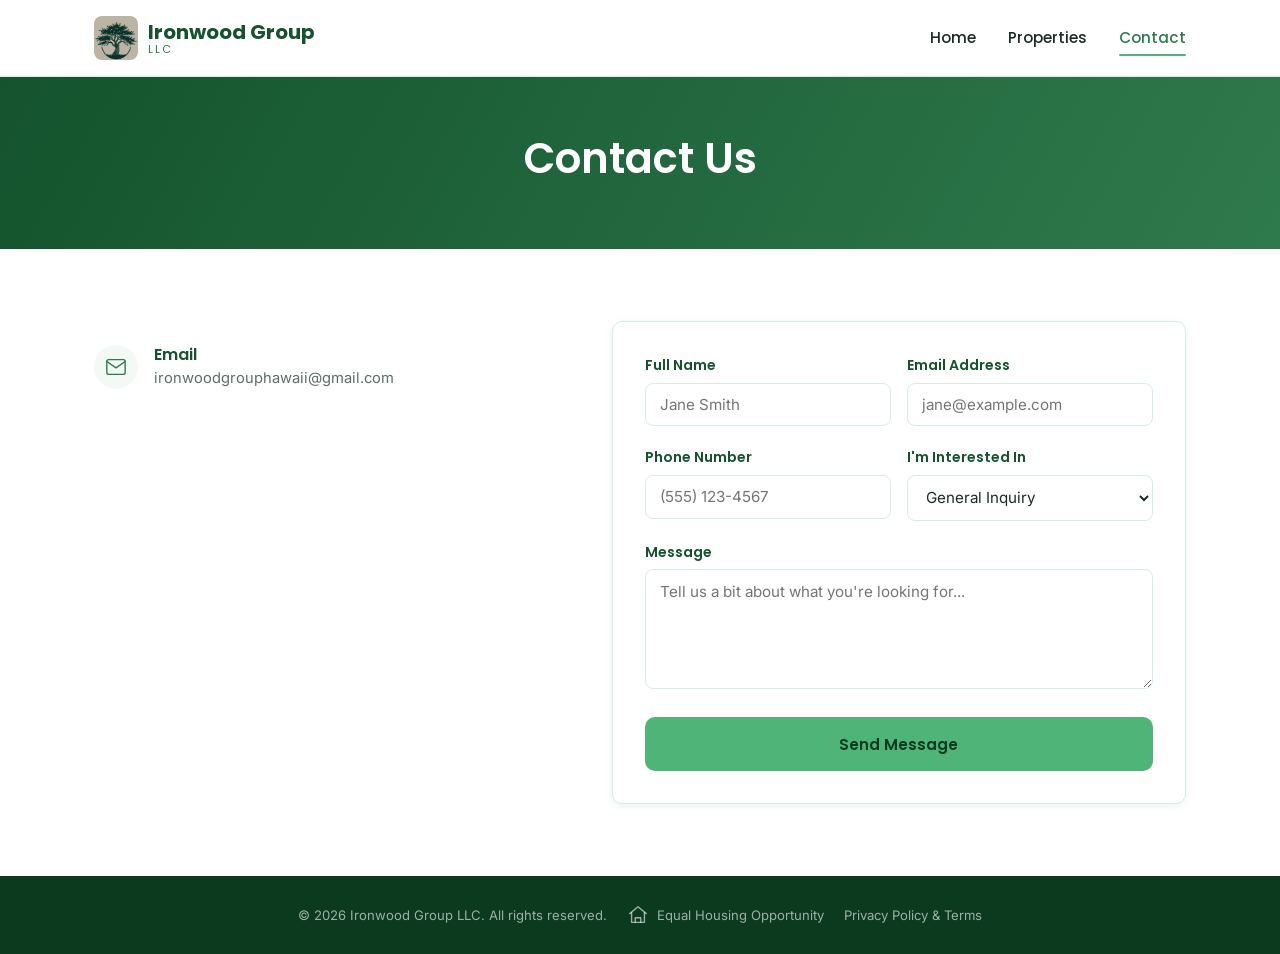
==== commit 2dcde317: "Remove intro copy from Contact page info column Drop the "Get In Touch" eyebrow, heading, and respon" ====
--- a/contact.html
+++ b/contact.html
@@ -47,10 +47,6 @@
       <div class="contact-grid">
 
         <div class="contact-info">
-          <span class="eyebrow" style="display:inline-block; font-family: var(--font-heading); font-size:0.8rem; font-weight:600; letter-spacing:0.2em; text-transform:uppercase; color: var(--color-secondary); margin-bottom:0.75rem;">Get In Touch</span>
-          <h2>We'd Love to Hear From You</h2>
-          <p style="color: var(--color-text-muted); margin-top: 0.75rem;">Our team typically responds within one business day.</p>
-
           <div class="contact-info-list">
             <div class="contact-info-item">
               <div class="icon-wrap">
